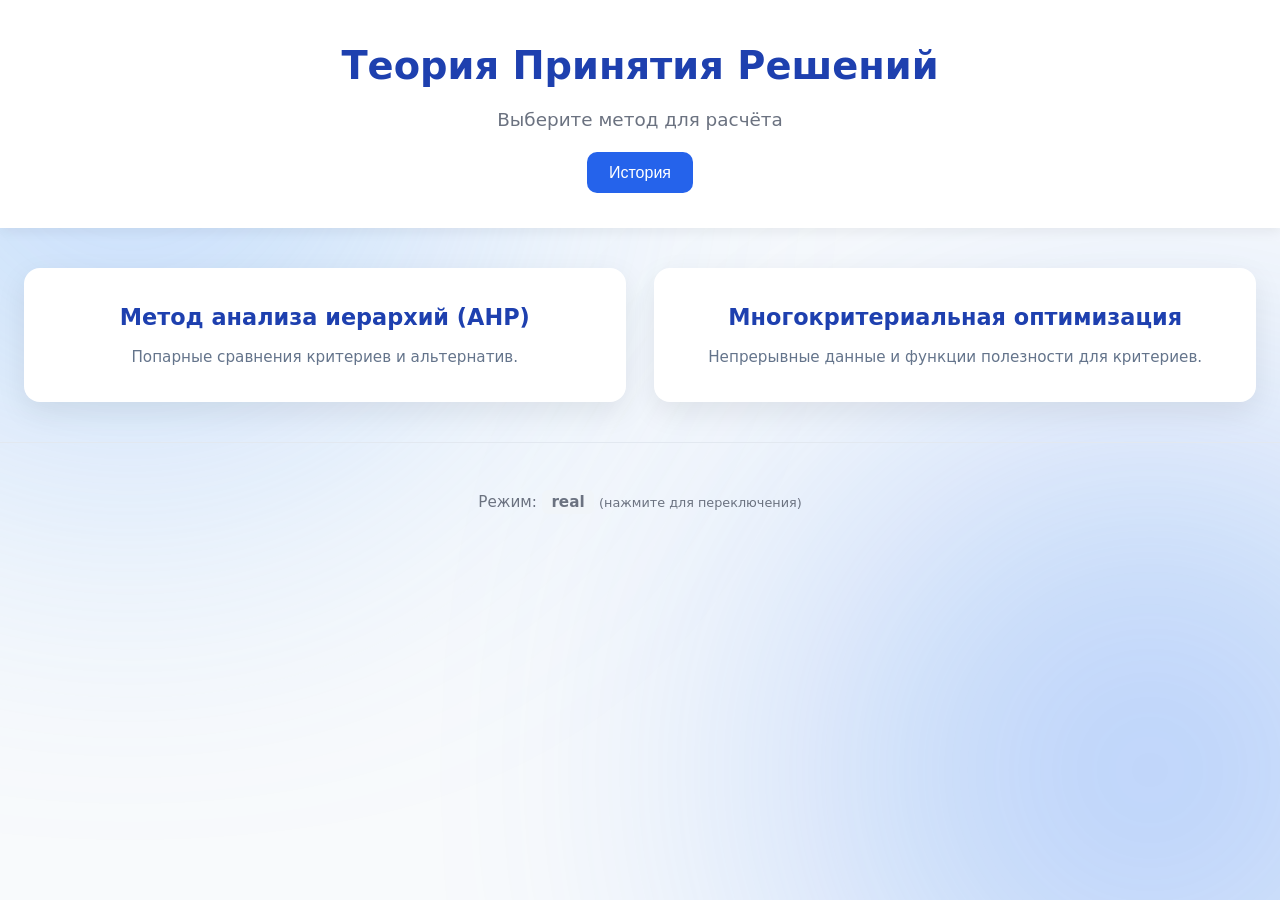
==== frontend/index.html @ c32cc19c "wip backend wip backend" ====
<!DOCTYPE html>
<html lang="ru">
<head>
  <meta charset="UTF-8">
  <meta name="viewport" content="width=device-width, initial-scale=1.0">
  <title>ТПР — Выбор метода</title>
  <link rel="stylesheet" href="css/main.css">

    <link rel="stylesheet" href="css/style.css">

  <script src="js/common.js"></script>
  <script src="js/main.js" defer></script>
</head>
<body>
  <header>
    <h1>Теория Принятия Решений</h1>
    <p class="subtitle">Выберите метод для расчёта</p>
    <nav class="header-nav">
      <button onclick="goHistory()" class="nav-btn">История</button>
    </nav>
  </header>

  <main>
    <div id="methods-container" class="methods-grid">
      <!-- заполнит JS -->
    </div>
  </main>

  <footer>
    <p>Режим: <strong id="mode-display">real</strong> <span class="mode-hint">(нажмите для переключения)</span></p>
  </footer>
</body>
</html>
---- frontend/css/main.css ----
@import url('https://fonts.googleapis.com/css2?family=Inter:wght@400;500;600;700&display=swap');
/* ===== Цветовая схема сайта ===== */
:root {
    --color-bg:          #f8fafc;
    --color-primary:     #2563eb;
    --color-primary-dark:#1d4ed8;
    --color-primary-darker:#1e40af;
    --color-secondary:   #10b981;
    --color-text:        #1f2937;
    --color-text-light:  #6b7280;
    --color-card:        #ffffff;
    --color-border:      #e2e8f0;
    --color-neutral:     #f1f5f9;
    --color-neutral-dark:#cbd5e1;
    --shadow-sm:         0 4px 12px rgba(0,0,0,0.06);
    --shadow-md:         0 10px 30px rgba(0,0,0,0.08);
}

* {
    box-sizing: border-box;
}

body {
    margin: 0;
    font-family: 'Inter', system-ui, -apple-system, sans-serif; /* было Roboto */
    background: var(--color-bg);
    color: var(--color-text);
    line-height: 1.6;
    position: relative;
    overflow-x: hidden;
}

/* мягкие фоновые шейпы */
body::before,
body::after {
    content: "";
    position: fixed;
    width: 700px;
    height: 700px;
    border-radius: 50%;
    z-index: -1;
    filter: blur(160px);
    opacity: 0.35;
}

body::before {
    background: #60a5fa;
    top: -220px;
    left: -220px;
}

body::after {
    background: #3b82f6;
    bottom: -220px;
    right: -220px;
}

header {
    text-align: center;
    padding: 2.2rem 1rem;
    background: var(--color-card);
    box-shadow: var(--shadow-sm);
}

h1 {
    margin: 0;
    font-size: 2.4rem;
    font-weight: 700;
    color: var(--color-primary-darker);
}

.subtitle {
    color: var(--color-text-light);
    font-size: 1.15rem;
    margin-top: 0.5rem;
}

main {
    max-width: 1400px;
    margin: 2.5rem auto;
    padding: 0 1.5rem;
}

footer {
    text-align: center;
    padding: 2rem 1rem;
    color: var(--color-text-light);
    font-size: 0.95rem;
    border-top: 1px solid var(--color-border);
}

footer #mode-display {
    cursor: pointer;
    padding: 0.2rem 0.6rem;
    border-radius: 6px;
    background: var(--color-neutral);
    transition: background 0.2s;
}

footer #mode-display:hover {
    background: var(--color-primary);
    color: white;
}

.mode-hint {
    font-size: 0.8rem;
    color: var(--color-text-light);
}

/* Навигация в шапке */
.header-nav {
    display: flex;
    justify-content: center;
    gap: 0.8rem;
    margin-top: 1rem;
}

/* Карточки методов */
.methods-grid {
    display: grid;
    grid-template-columns: repeat(auto-fit, minmax(340px, 1fr));
    gap: 1.8rem;
}

.method-card {
    background: var(--color-card);
    border-radius: 16px;
    padding: 2rem 1.6rem;
    box-shadow: var(--shadow-md);
    transition: all 0.25s ease;
    cursor: pointer;
    text-align: center;
}

.method-card:hover {
    transform: translateY(-6px);
    box-shadow: 0 20px 40px rgba(37,99,235,0.14);
}

.method-card h3 {
    margin: 0 0 0.6rem;
    color: var(--color-primary-darker);
    font-size: 1.4rem;
}

/* Общие элементы */
.loading {
    text-align: center;
    padding: 3rem 1rem;
    color: var(--color-text-light);
    font-size: 1.15rem;
}

.error {
    background: #fee2e2;
    color: #b91c1c;
    padding: 1.2rem;
    border-radius: 12px;
    margin: 1.5rem 0;
    text-align: center;
}

/* Навигация по страницам */
.page-nav {
    display: flex;
    justify-content: flex-start;
    align-items: center;
    gap: 0.8rem;
    max-width: 1400px;
    margin: 0 auto 1.5rem auto;
    padding-bottom: 1rem;
    border-bottom: 1px solid var(--color-border);
}

.nav-btn {
    background: var(--color-primary);
    color: white;
    border: none;
    padding: 0.7rem 1.4rem;
    border-radius: 8px;
    font-size: 1rem;
    font-weight: 500;
    cursor: pointer;
    transition: all 0.2s ease;
}

.nav-btn:hover {
    background: var(--color-primary-dark);
    transform: translateY(-1px);
}

.nav-btn:active {
    transform: translateY(0);
}
---- frontend/css/style.css ----
/* style.css — теперь содержит только очень специфические переопределения, если они нужны */

body {
    font-family: 'Roboto', system-ui, -apple-system, sans-serif;
}

/* Убираем розовые градиенты и анимации подъёма */
.form-wrapper:hover,
.report-box:hover {
    transform: none;
}

/* Кнопки унифицированы в main.css и input.css — здесь только запасной вариант */
button, .primary-btn, .nav-btn {
    border-radius: 10px;
    transition: all 0.2s ease;
}

/* Таблицы */
table {
    border-radius: 10px;
    overflow: hidden;
    box-shadow: var(--shadow-sm);
}

th {
    background: var(--color-neutral);
}

/* Убираем аниме-остатки */
#algorithm-title,
#report-title h1 {
    background: #3b82f6; /* Чуть светлее синий для контраста */
    color: #ffffff; /* Ярко-белый текст */
    padding: 1.5rem 2rem; /* Больше отступов */
    border-radius: 12px;
    margin: 2rem auto;
    max-width: 1100px;
    box-shadow: var(--shadow-sm);
    font-size: 2.1rem;
    font-weight: 700;
    text-align: center;
}
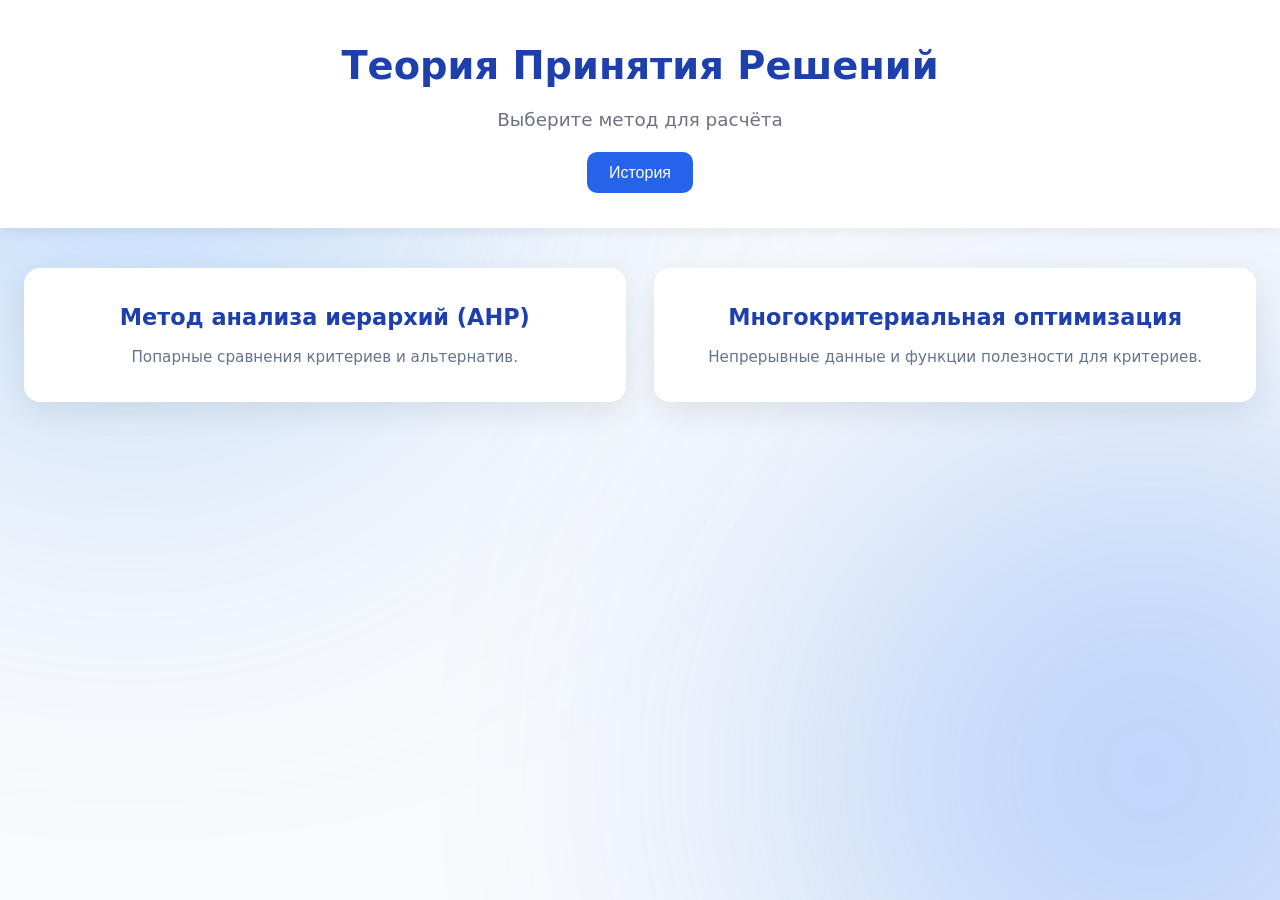
==== commit 3728cc3d: "remove demo mode from front-end on nam ne nuzhen" ====
--- a/frontend/index.html
+++ b/frontend/index.html
@@ -25,9 +25,5 @@
       <!-- заполнит JS -->
     </div>
   </main>
-
-  <footer>
-    <p>Режим: <strong id="mode-display">real</strong> <span class="mode-hint">(нажмите для переключения)</span></p>
-  </footer>
 </body>
 </html>
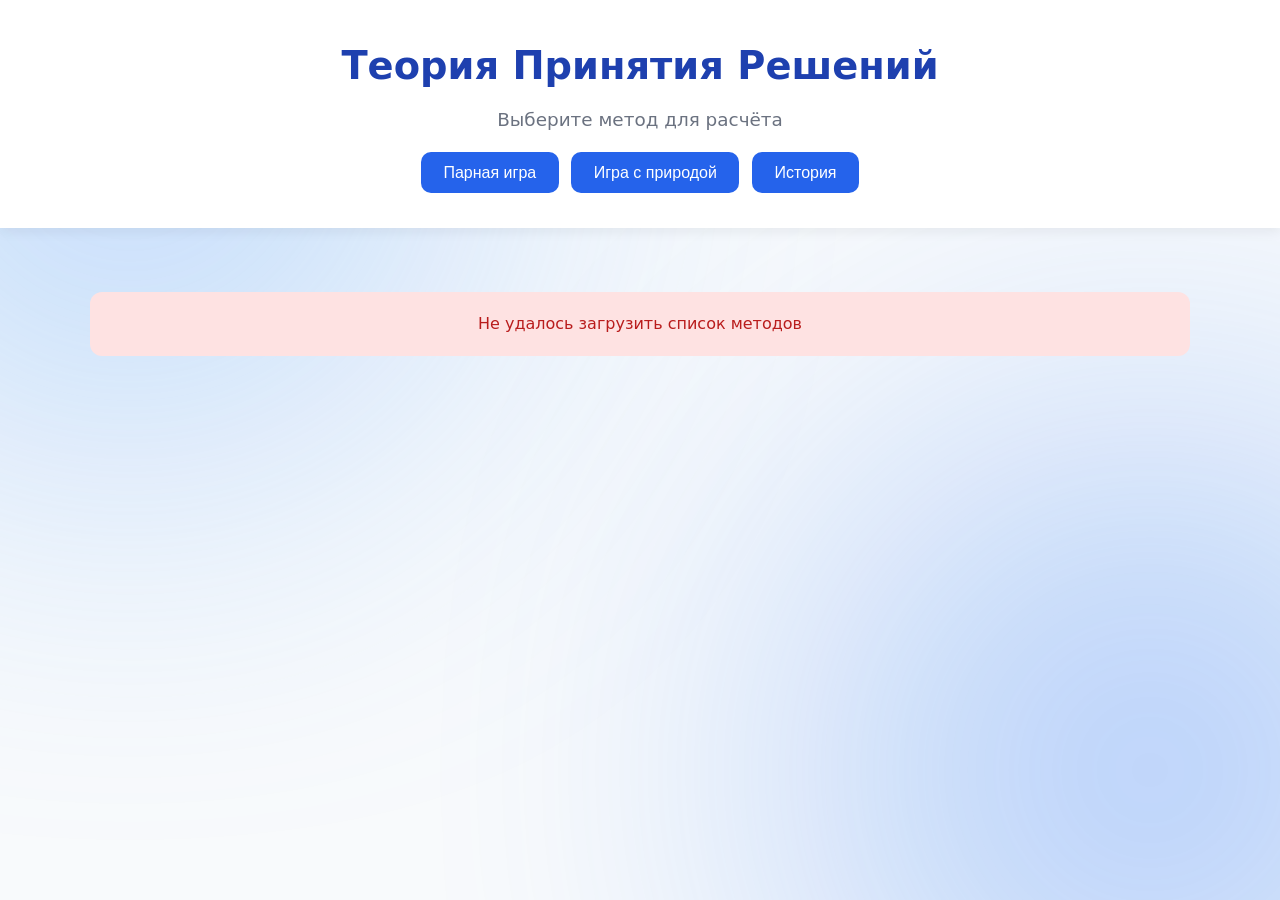
==== commit bdb55043: "Add pair and nature game UIs and routes Register /pair-game and /nature-game routes in the Flask app" ====
--- a/frontend/index.html
+++ b/frontend/index.html
@@ -16,6 +16,8 @@
     <h1>Теория Принятия Решений</h1>
     <p class="subtitle">Выберите метод для расчёта</p>
     <nav class="header-nav">
+      <button onclick="window.location.href='/pair-game'" class="nav-btn">Парная игра</button>
+      <button onclick="window.location.href='/nature-game'" class="nav-btn">Игра с природой</button>
       <button onclick="goHistory()" class="nav-btn">История</button>
     </nav>
   </header>
--- a/frontend/css/main.css
+++ b/frontend/css/main.css
@@ -116,10 +116,21 @@
 }
 
 /* Карточки методов */
+/* Карточки методов — обновлённый вариант */
 .methods-grid {
     display: grid;
     grid-template-columns: repeat(auto-fit, minmax(340px, 1fr));
     gap: 1.8rem;
+    justify-content: center;
+    max-width: 1100px;
+    margin: 0 auto;
+}
+
+/* Специально для 4 карточек — делаем последнюю по центру */
+.methods-grid:has(.method-card:nth-child(4)) .method-card:nth-child(4) {
+    grid-column: 1 / -1;           /* растягиваем на всю ширину */
+    justify-self: center;          /* центрируем карточку */
+    max-width: 340px;              /* возвращаем нормальную ширину карточки */
 }
 
 .method-card {
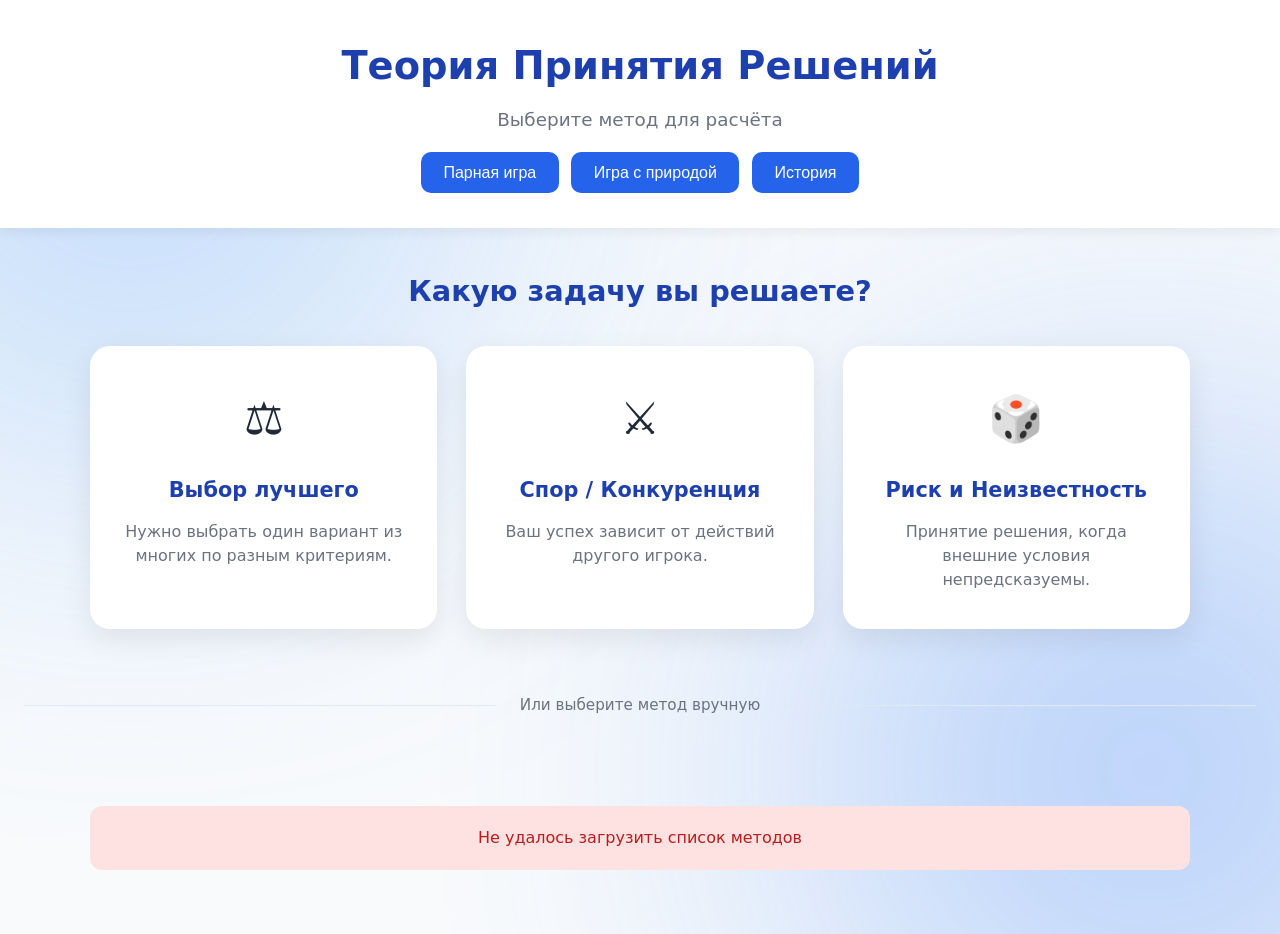
==== commit b4fab8e5: "пока так временно" ====
--- a/frontend/index.html
+++ b/frontend/index.html
@@ -23,6 +23,31 @@
   </header>
 
   <main>
+    <!-- Вставьте это внутрь тега <main> перед <div id="methods-container"> -->
+    <section class="task-selector">
+        <h2 class="task-title">Какую задачу вы решаете?</h2>
+        <div class="task-grid">
+            <div class="task-card" onclick="focusMethod('selection')">
+                <div class="task-icon">⚖️</div>
+                <h3>Выбор лучшего</h3>
+                <p>Нужно выбрать один вариант из многих по разным критериям.</p>
+            </div>
+            <div class="task-card" onclick="focusMethod('conflict')">
+                <div class="task-icon">⚔️</div>
+                <h3>Спор / Конкуренция</h3>
+                <p>Ваш успех зависит от действий другого игрока.</p>
+            </div>
+            <div class="task-card" onclick="focusMethod('risk')">
+                <div class="task-icon">🎲</div>
+                <h3>Риск и Неизвестность</h3>
+                <p>Принятие решения, когда внешние условия непредсказуемы.</p>
+            </div>
+        </div>
+    </section>
+
+    <div class="separator">
+        <span>Или выберите метод вручную</span>
+    </div>
     <div id="methods-container" class="methods-grid">
       <!-- заполнит JS -->
     </div>
--- a/frontend/css/main.css
+++ b/frontend/css/main.css
@@ -202,4 +202,91 @@
 
 .nav-btn:active {
     transform: translateY(0);
+}
+
+/* ===== Стили для блока задач (задача-ориентированный подход) ===== */
+.task-selector {
+    margin-bottom: 3.5rem;
+}
+
+.task-title {
+    text-align: center;
+    color: var(--color-primary-darker); /* используем ваш основной темный цвет */
+    margin-bottom: 2rem;
+    font-size: 1.8rem;
+    font-weight: 700;
+}
+
+.task-grid {
+    display: grid;
+    grid-template-columns: repeat(auto-fit, minmax(300px, 1fr));
+    gap: 1.8rem;
+    max-width: 1100px;
+    margin: 0 auto;
+}
+
+/* Стилизуем карточки задач под ваш стиль .method-card */
+.task-card {
+    background: var(--color-card);
+    border-radius: 20px; /* чуть более скругленные, чтобы выделить */
+    padding: 2.2rem 1.8rem;
+    box-shadow: var(--shadow-md);
+    transition: all 0.25s ease;
+    cursor: pointer;
+    text-align: center;
+    border: 2px solid transparent; /* резерв под подсветку */
+}
+
+.task-card:hover {
+    transform: translateY(-6px);
+    box-shadow: 0 20px 40px rgba(37, 99, 235, 0.12);
+    border-color: var(--color-primary); /* подсветка вашим синим */
+}
+
+.task-icon {
+    font-size: 2.8rem;
+    margin-bottom: 1.2rem;
+    display: block;
+}
+
+.task-card h3 {
+    margin: 0 0 0.8rem;
+    color: var(--color-primary-darker);
+    font-size: 1.3rem;
+    font-weight: 600;
+}
+
+.task-card p {
+    color: var(--color-text-light);
+    font-size: 1rem;
+    margin: 0;
+    line-height: 1.5;
+}
+
+/* Разделитель в стиле вашего footer */
+.separator {
+    display: flex;
+    align-items: center;
+    text-align: center;
+    margin: 4rem 0;
+    color: var(--color-text-light);
+    font-size: 0.95rem;
+}
+
+.separator::before,
+.separator::after {
+    content: '';
+    flex: 1;
+    border-bottom: 1px solid var(--color-border);
+}
+
+.separator span {
+    padding: 0 1.5rem;
+}
+
+/* Эффект подсветки для методов */
+.method-highlight {
+    border: 2px solid var(--color-primary) !important;
+    box-shadow: 0 0 20px rgba(37, 99, 235, 0.2) !important;
+    transform: scale(1.03);
 }
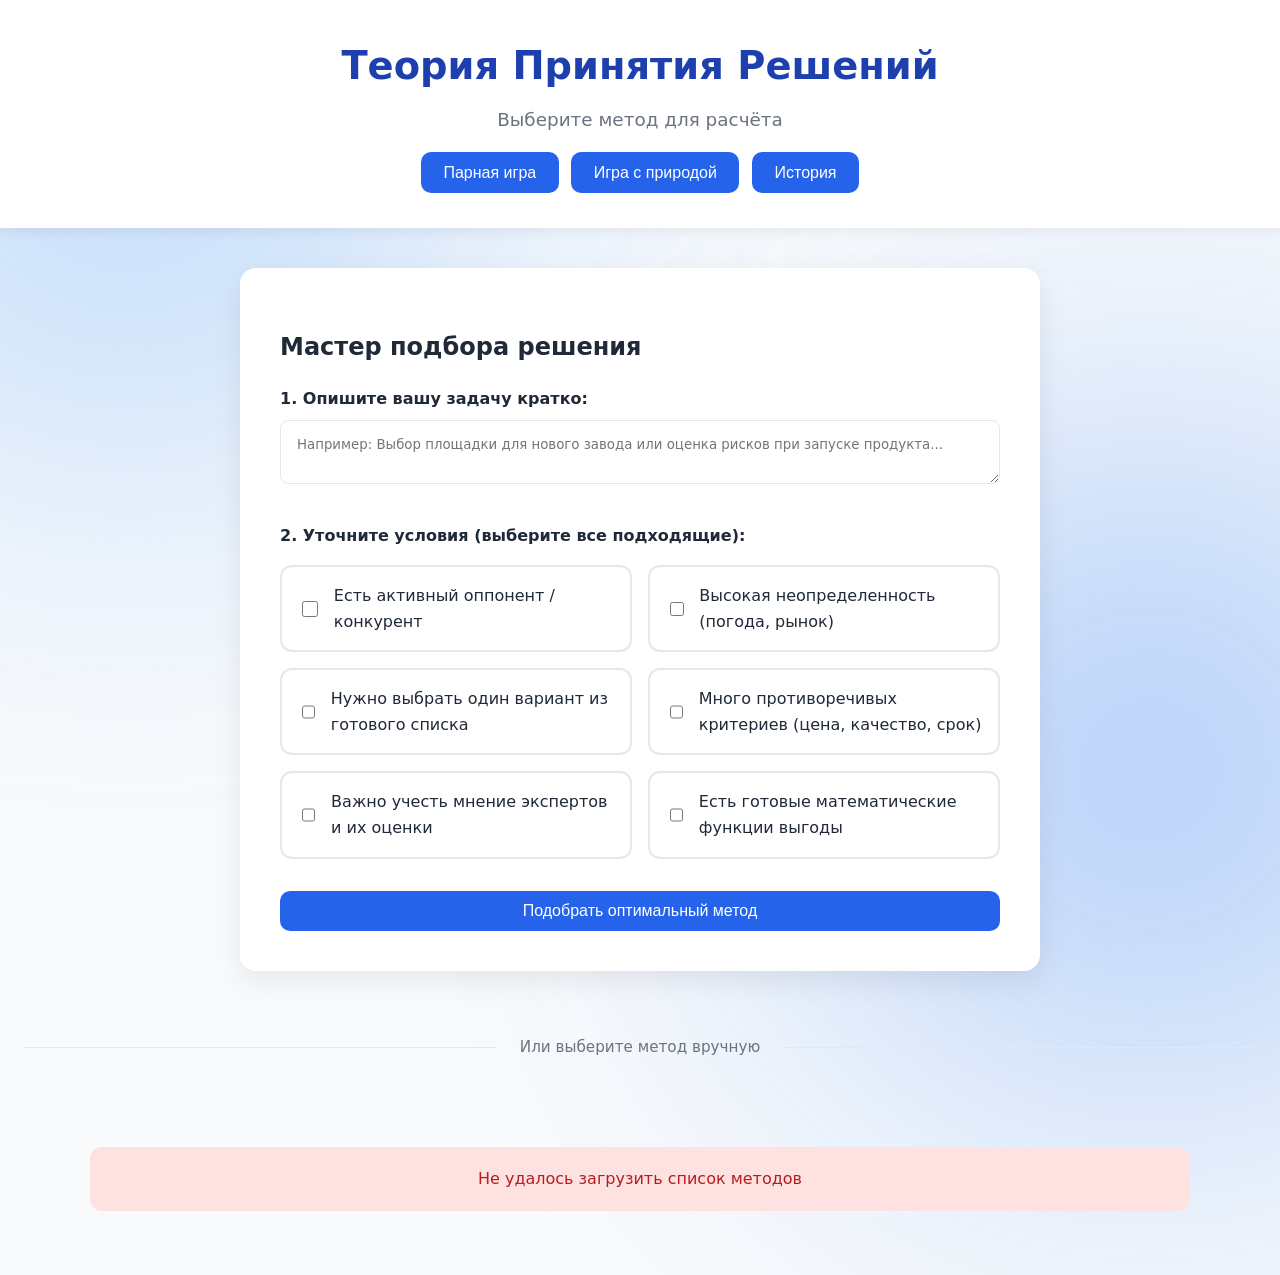
==== commit b43ed2f0: "зада ориентированность добавлен мастер подбора" ====
--- a/frontend/index.html
+++ b/frontend/index.html
@@ -24,25 +24,46 @@
 
   <main>
     <!-- Вставьте это внутрь тега <main> перед <div id="methods-container"> -->
-    <section class="task-selector">
-        <h2 class="task-title">Какую задачу вы решаете?</h2>
-        <div class="task-grid">
-            <div class="task-card" onclick="focusMethod('selection')">
-                <div class="task-icon">⚖️</div>
-                <h3>Выбор лучшего</h3>
-                <p>Нужно выбрать один вариант из многих по разным критериям.</p>
-            </div>
-            <div class="task-card" onclick="focusMethod('conflict')">
-                <div class="task-icon">⚔️</div>
-                <h3>Спор / Конкуренция</h3>
-                <p>Ваш успех зависит от действий другого игрока.</p>
-            </div>
-            <div class="task-card" onclick="focusMethod('risk')">
-                <div class="task-icon">🎲</div>
-                <h3>Риск и Неизвестность</h3>
-                <p>Принятие решения, когда внешние условия непредсказуемы.</p>
+    <section class="task-wizard-card">
+        <h2>Мастер подбора решения</h2>
+        <div class="wizard-step">
+            <label><strong>1. Опишите вашу задачу кратко:</strong></label>
+            <textarea id="task-text" placeholder="Например: Выбор площадки для нового завода или оценка рисков при запуске продукта..." class="wizard-input"></textarea>
+        </div>
+
+        <div class="wizard-step">
+            <label><strong>2. Уточните условия (выберите все подходящие):</strong></label>
+            <div class="check-grid">
+                <label class="check-item">
+                    <input type="checkbox" id="param-opponent">
+                    <span>Есть активный оппонент / конкурент</span>
+                </label>
+                <label class="check-item">
+                    <input type="checkbox" id="param-uncertainty">
+                    <span>Высокая неопределенность (погода, рынок)</span>
+                </label>
+                <label class="check-item">
+                    <input type="checkbox" id="param-alternatives">
+                    <span>Нужно выбрать один вариант из готового списка</span>
+                </label>
+                <label class="check-item">
+                    <input type="checkbox" id="param-criteria">
+                    <span>Много противоречивых критериев (цена, качество, срок)</span>
+                </label>
+                <label class="check-item">
+                    <input type="checkbox" id="param-opinion">
+                    <span>Важно учесть мнение экспертов и их оценки</span>
+                </label>
+                <label class="check-item">
+                    <input type="checkbox" id="param-math">
+                    <span>Есть готовые математические функции выгоды</span>
+                </label>
             </div>
         </div>
+
+        <button onclick="analyzeTaskAndRedirect()" class="nav-btn" style="width: 100%;">
+            Подобрать оптимальный метод
+        </button>
     </section>
 
     <div class="separator">
--- a/frontend/css/main.css
+++ b/frontend/css/main.css
@@ -289,4 +289,96 @@
     border: 2px solid var(--color-primary) !important;
     box-shadow: 0 0 20px rgba(37, 99, 235, 0.2) !important;
     transform: scale(1.03);
+}
+
+/* Добавьте в main.css */
+.task-wizard-card {
+    background: var(--color-card);
+    padding: 2.5rem;
+    border-radius: 16px;
+    box-shadow: var(--shadow-md);
+    max-width: 800px;
+    margin: 0 auto 3rem;
+}
+
+.wizard-step {
+    margin-bottom: 2rem;
+}
+
+.wizard-input {
+    width: 100%;
+    padding: 1rem;
+    border: 1px solid var(--color-border);
+    border-radius: 8px;
+    margin-top: 0.5rem;
+    font-family: inherit;
+    resize: vertical;
+}
+
+.check-grid {
+    display: grid;
+    grid-template-columns: 1fr 1fr;
+    gap: 1rem;
+    margin-top: 1rem;
+}
+
+.check-item {
+    display: flex;
+    align-items: center;
+    gap: 0.8rem;
+    padding: 0.8rem;
+    background: var(--color-neutral);
+    border-radius: 8px;
+    cursor: pointer;
+    transition: 0.2s;
+}
+
+.check-item:hover {
+    background: var(--color-neutral-dark);
+}
+
+.check-item input {
+    width: 18px;
+    height: 18px;
+}
+
+/* Состояние обычного чекбокса */
+.check-item {
+    display: flex;
+    align-items: center;
+    gap: 0.8rem;
+    padding: 1rem;
+    background: var(--color-card);
+    border: 2px solid var(--color-border);
+    border-radius: 12px;
+    cursor: pointer;
+    transition: all 0.2s ease;
+    user-select: none; /* чтобы текст не выделялся случайно */
+}
+
+/* Эффект при наведении на активный пункт */
+.check-item:hover:not(.disabled) {
+    border-color: var(--color-primary);
+    background: var(--color-neutral);
+    transform: translateY(-2px);
+}
+
+/* !!! СТИЛИ ДЛЯ ЗАБЛОКИРОВАННОГО СОСТОЯНИЯ !!! */
+.check-item.disabled {
+    opacity: 0.5;                /* делаем полупрозрачным */
+    background: #f1f5f9;         /* более тусклый фон */
+    border-color: #e2e8f0;       /* бледная граница */
+    cursor: not-allowed;         /* курсор "запрещено" */
+    filter: grayscale(1);        /* убираем насыщенность цветов */
+}
+
+.check-item.disabled span {
+    color: var(--color-text-light);
+    text-decoration: line-through; /* перечеркиваем текст для ясности */
+}
+
+/* Стилизация самого квадратика чекбокса при блокировке */
+.check-item input:disabled {
+    cursor: not-allowed;
+    accent-color: var(--color-neutral-dark);
 }
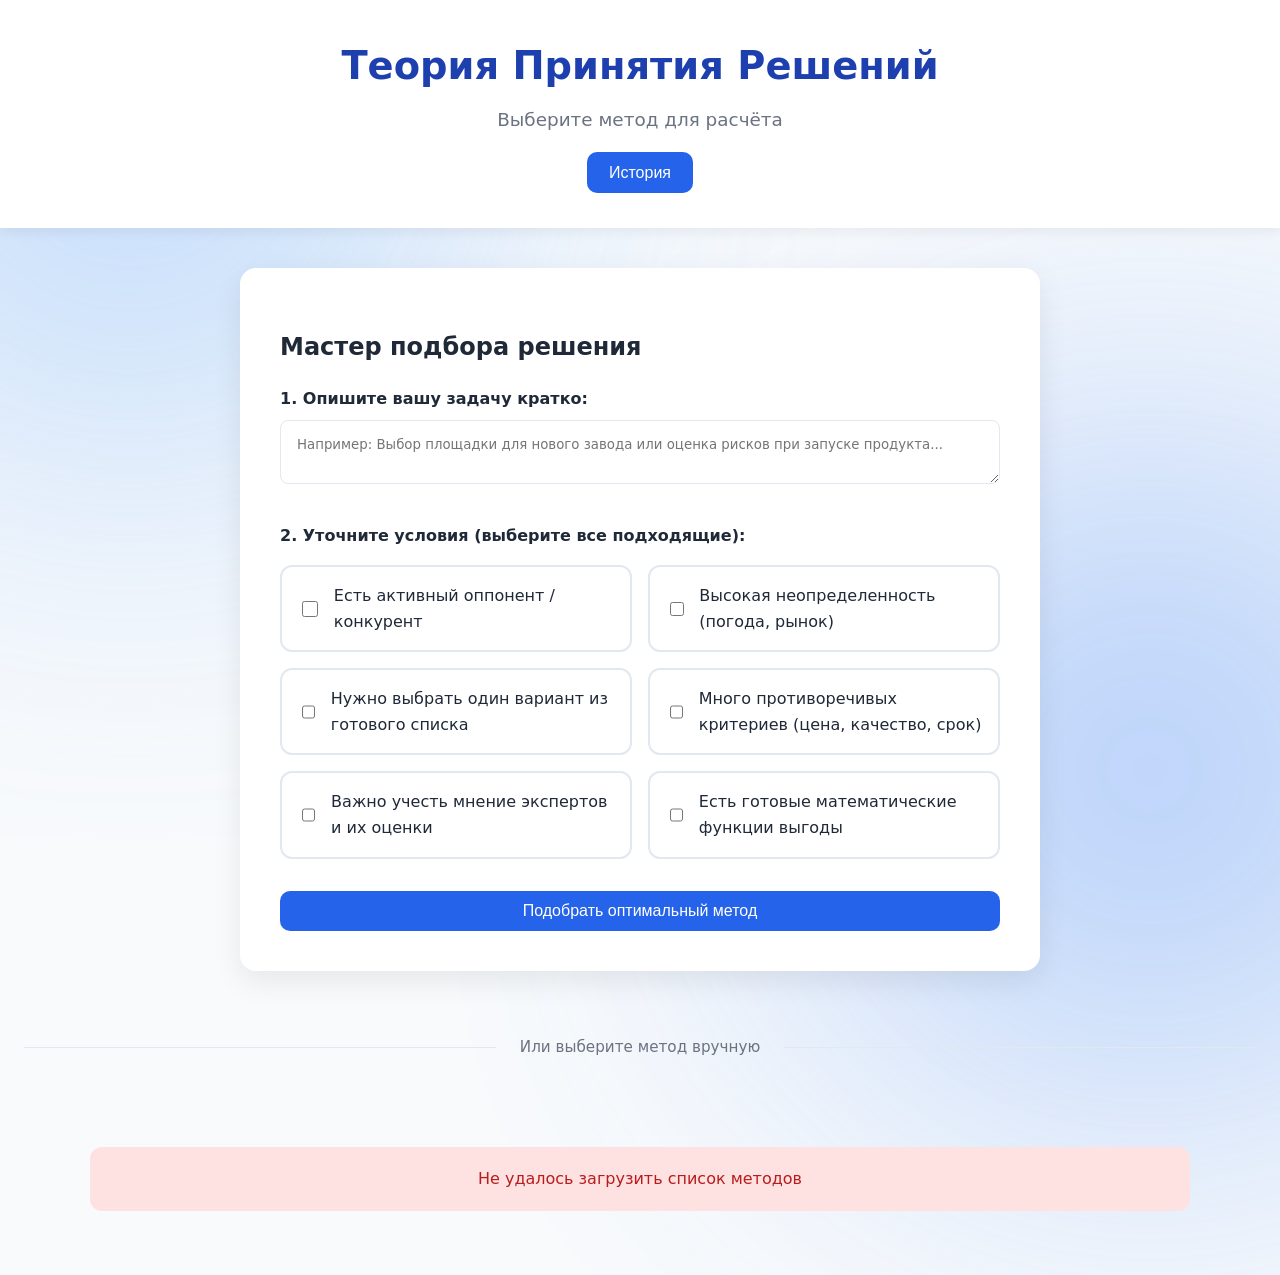
==== commit 56ec2cec: "минус шапка в шапке только история" ====
--- a/frontend/index.html
+++ b/frontend/index.html
@@ -16,8 +16,6 @@
     <h1>Теория Принятия Решений</h1>
     <p class="subtitle">Выберите метод для расчёта</p>
     <nav class="header-nav">
-      <button onclick="window.location.href='/pair-game'" class="nav-btn">Парная игра</button>
-      <button onclick="window.location.href='/nature-game'" class="nav-btn">Игра с природой</button>
       <button onclick="goHistory()" class="nav-btn">История</button>
     </nav>
   </header>
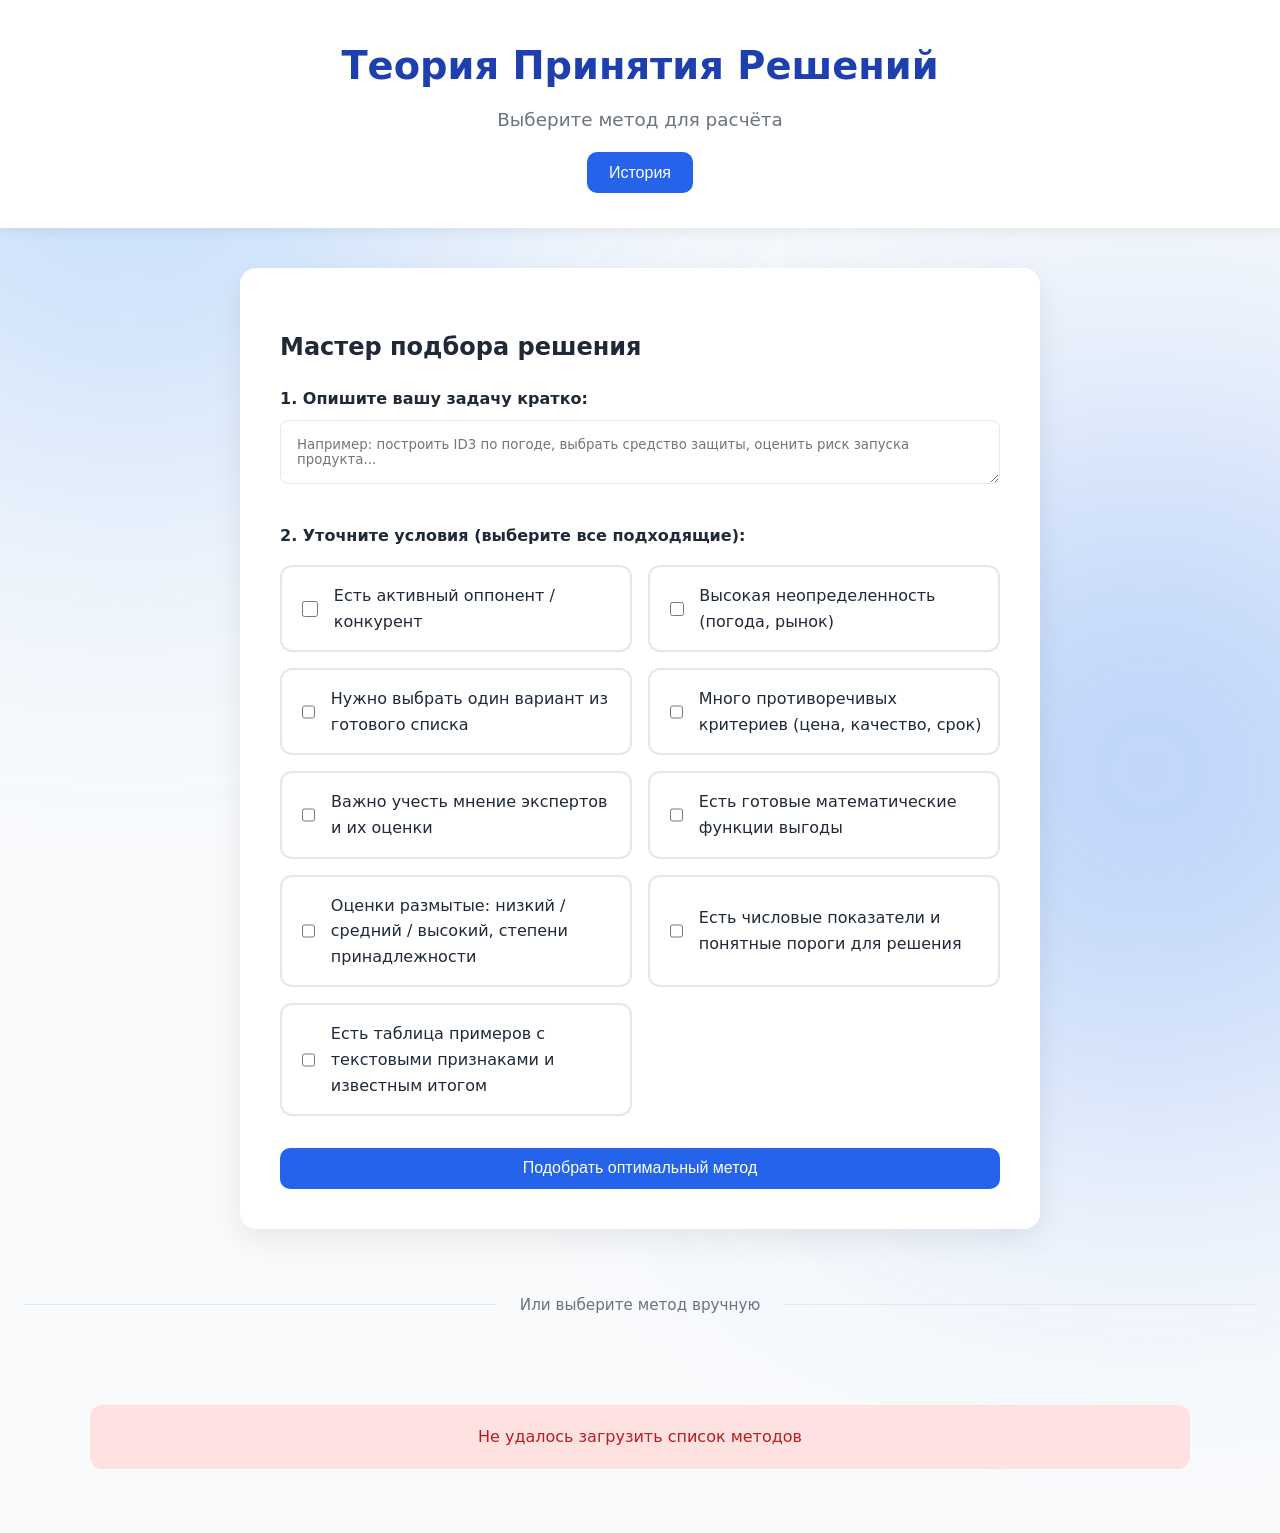
==== commit d15dbf94: "Add ID3 algorithm, fuzzy recommendations and docs Introduce a new ID3 decision tree module with buil" ====
--- a/frontend/index.html
+++ b/frontend/index.html
@@ -26,7 +26,7 @@
         <h2>Мастер подбора решения</h2>
         <div class="wizard-step">
             <label><strong>1. Опишите вашу задачу кратко:</strong></label>
-            <textarea id="task-text" placeholder="Например: Выбор площадки для нового завода или оценка рисков при запуске продукта..." class="wizard-input"></textarea>
+            <textarea id="task-text" placeholder="Например: построить ID3 по погоде, выбрать средство защиты, оценить риск запуска продукта..." class="wizard-input"></textarea>
         </div>
 
         <div class="wizard-step">
@@ -56,6 +56,18 @@
                     <input type="checkbox" id="param-math">
                     <span>Есть готовые математические функции выгоды</span>
                 </label>
+                <label class="check-item">
+                    <input type="checkbox" id="param-fuzzy">
+                    <span>Оценки размытые: низкий / средний / высокий, степени принадлежности</span>
+                </label>
+                <label class="check-item">
+                    <input type="checkbox" id="param-classification">
+                    <span>Есть числовые показатели и понятные пороги для решения</span>
+                </label>
+                <label class="check-item">
+                    <input type="checkbox" id="param-id3">
+                    <span>Есть таблица примеров с текстовыми признаками и известным итогом</span>
+                </label>
             </div>
         </div>
 
@@ -72,4 +84,4 @@
     </div>
   </main>
 </body>
-</html>+</html>
--- a/frontend/css/main.css
+++ b/frontend/css/main.css
@@ -127,7 +127,7 @@
 }
 
 /* Специально для 4 карточек — делаем последнюю по центру */
-.methods-grid:has(.method-card:nth-child(4)) .method-card:nth-child(4) {
+.methods-grid:has(.method-card:nth-child(4):last-child) .method-card:nth-child(4) {
     grid-column: 1 / -1;           /* растягиваем на всю ширину */
     justify-self: center;          /* центрируем карточку */
     max-width: 340px;              /* возвращаем нормальную ширину карточки */
@@ -291,6 +291,11 @@
     transform: scale(1.03);
 }
 
+.method-card-recommended {
+    border: 2px solid var(--color-primary) !important;
+    box-shadow: 0 14px 30px rgba(37, 99, 235, 0.16) !important;
+}
+
 /* Добавьте в main.css */
 .task-wizard-card {
     background: var(--color-card);
@@ -313,6 +318,30 @@
     margin-top: 0.5rem;
     font-family: inherit;
     resize: vertical;
+}
+
+.keyword-recommendation {
+    display: grid;
+    gap: 0.35rem;
+    margin-top: 0.75rem;
+    padding: 0.9rem 1rem;
+    border: 1px solid rgba(37, 99, 235, 0.28);
+    border-radius: 8px;
+    background: #eff6ff;
+    color: var(--color-text);
+}
+
+.keyword-recommendation.hidden {
+    display: none;
+}
+
+.keyword-recommendation strong {
+    color: var(--color-primary-darker);
+}
+
+.keyword-recommendation span,
+.keyword-recommendation small {
+    color: var(--color-text-light);
 }
 
 .check-grid {
@@ -381,4 +410,4 @@
 .check-item input:disabled {
     cursor: not-allowed;
     accent-color: var(--color-neutral-dark);
-}+}
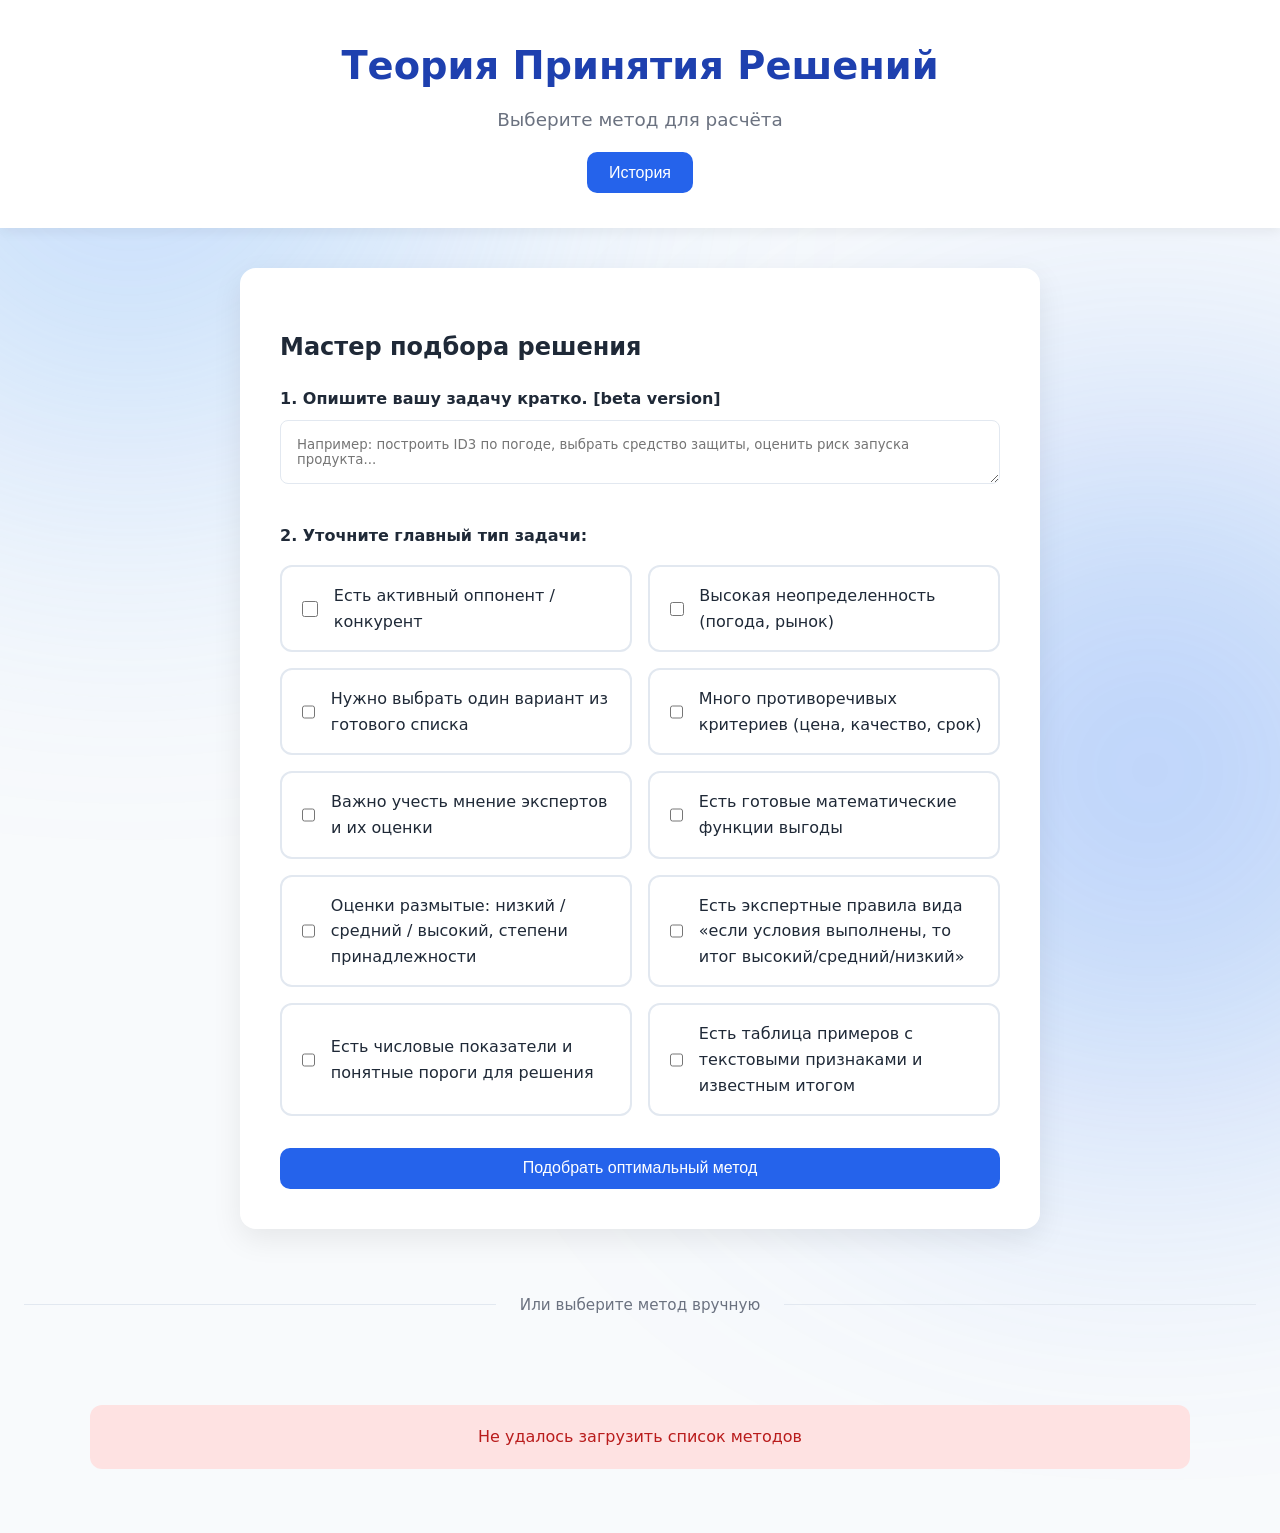
==== commit 56034d7e: "Add Mamdani fuzzy inference feature Implements a new Mamdani-style fuzzy inference module and UI. Ba" ====
--- a/frontend/index.html
+++ b/frontend/index.html
@@ -21,51 +21,54 @@
   </header>
 
   <main>
-    <!-- Вставьте это внутрь тега <main> перед <div id="methods-container"> -->
     <section class="task-wizard-card">
         <h2>Мастер подбора решения</h2>
         <div class="wizard-step">
-            <label><strong>1. Опишите вашу задачу кратко:</strong></label>
+            <label><strong>1. Опишите вашу задачу кратко. [beta version]</strong></label>
             <textarea id="task-text" placeholder="Например: построить ID3 по погоде, выбрать средство защиты, оценить риск запуска продукта..." class="wizard-input"></textarea>
         </div>
 
         <div class="wizard-step">
-            <label><strong>2. Уточните условия (выберите все подходящие):</strong></label>
+            <label><strong>2. Уточните главный тип задачи:</strong></label>
             <div class="check-grid">
                 <label class="check-item">
-                    <input type="checkbox" id="param-opponent">
+                    <input type="checkbox" id="param-opponent" data-method-choice="pair_games">
                     <span>Есть активный оппонент / конкурент</span>
                 </label>
                 <label class="check-item">
-                    <input type="checkbox" id="param-uncertainty">
+                    <input type="checkbox" id="param-uncertainty" data-method-choice="nature_games">
                     <span>Высокая неопределенность (погода, рынок)</span>
                 </label>
                 <label class="check-item">
-                    <input type="checkbox" id="param-alternatives">
+                    <input type="checkbox" id="param-alternatives" data-method-choice="ahp">
                     <span>Нужно выбрать один вариант из готового списка</span>
                 </label>
                 <label class="check-item">
-                    <input type="checkbox" id="param-criteria">
+                    <input type="checkbox" id="param-criteria" data-method-choice="multi_criteria">
                     <span>Много противоречивых критериев (цена, качество, срок)</span>
                 </label>
                 <label class="check-item">
-                    <input type="checkbox" id="param-opinion">
+                    <input type="checkbox" id="param-opinion" data-method-choice="ahp">
                     <span>Важно учесть мнение экспертов и их оценки</span>
                 </label>
                 <label class="check-item">
-                    <input type="checkbox" id="param-math">
+                    <input type="checkbox" id="param-math" data-method-choice="multi_criteria">
                     <span>Есть готовые математические функции выгоды</span>
                 </label>
                 <label class="check-item">
-                    <input type="checkbox" id="param-fuzzy">
+                    <input type="checkbox" id="param-fuzzy" data-method-choice="fuzzy_sets">
                     <span>Оценки размытые: низкий / средний / высокий, степени принадлежности</span>
                 </label>
                 <label class="check-item">
-                    <input type="checkbox" id="param-classification">
+                    <input type="checkbox" id="param-fuzzy-inference" data-method-choice="fuzzy_inference">
+                    <span>Есть экспертные правила вида «если условия выполнены, то итог высокий/средний/низкий»</span>
+                </label>
+                <label class="check-item">
+                    <input type="checkbox" id="param-classification" data-method-choice="decision_tree">
                     <span>Есть числовые показатели и понятные пороги для решения</span>
                 </label>
                 <label class="check-item">
-                    <input type="checkbox" id="param-id3">
+                    <input type="checkbox" id="param-id3" data-method-choice="id3">
                     <span>Есть таблица примеров с текстовыми признаками и известным итогом</span>
                 </label>
             </div>
